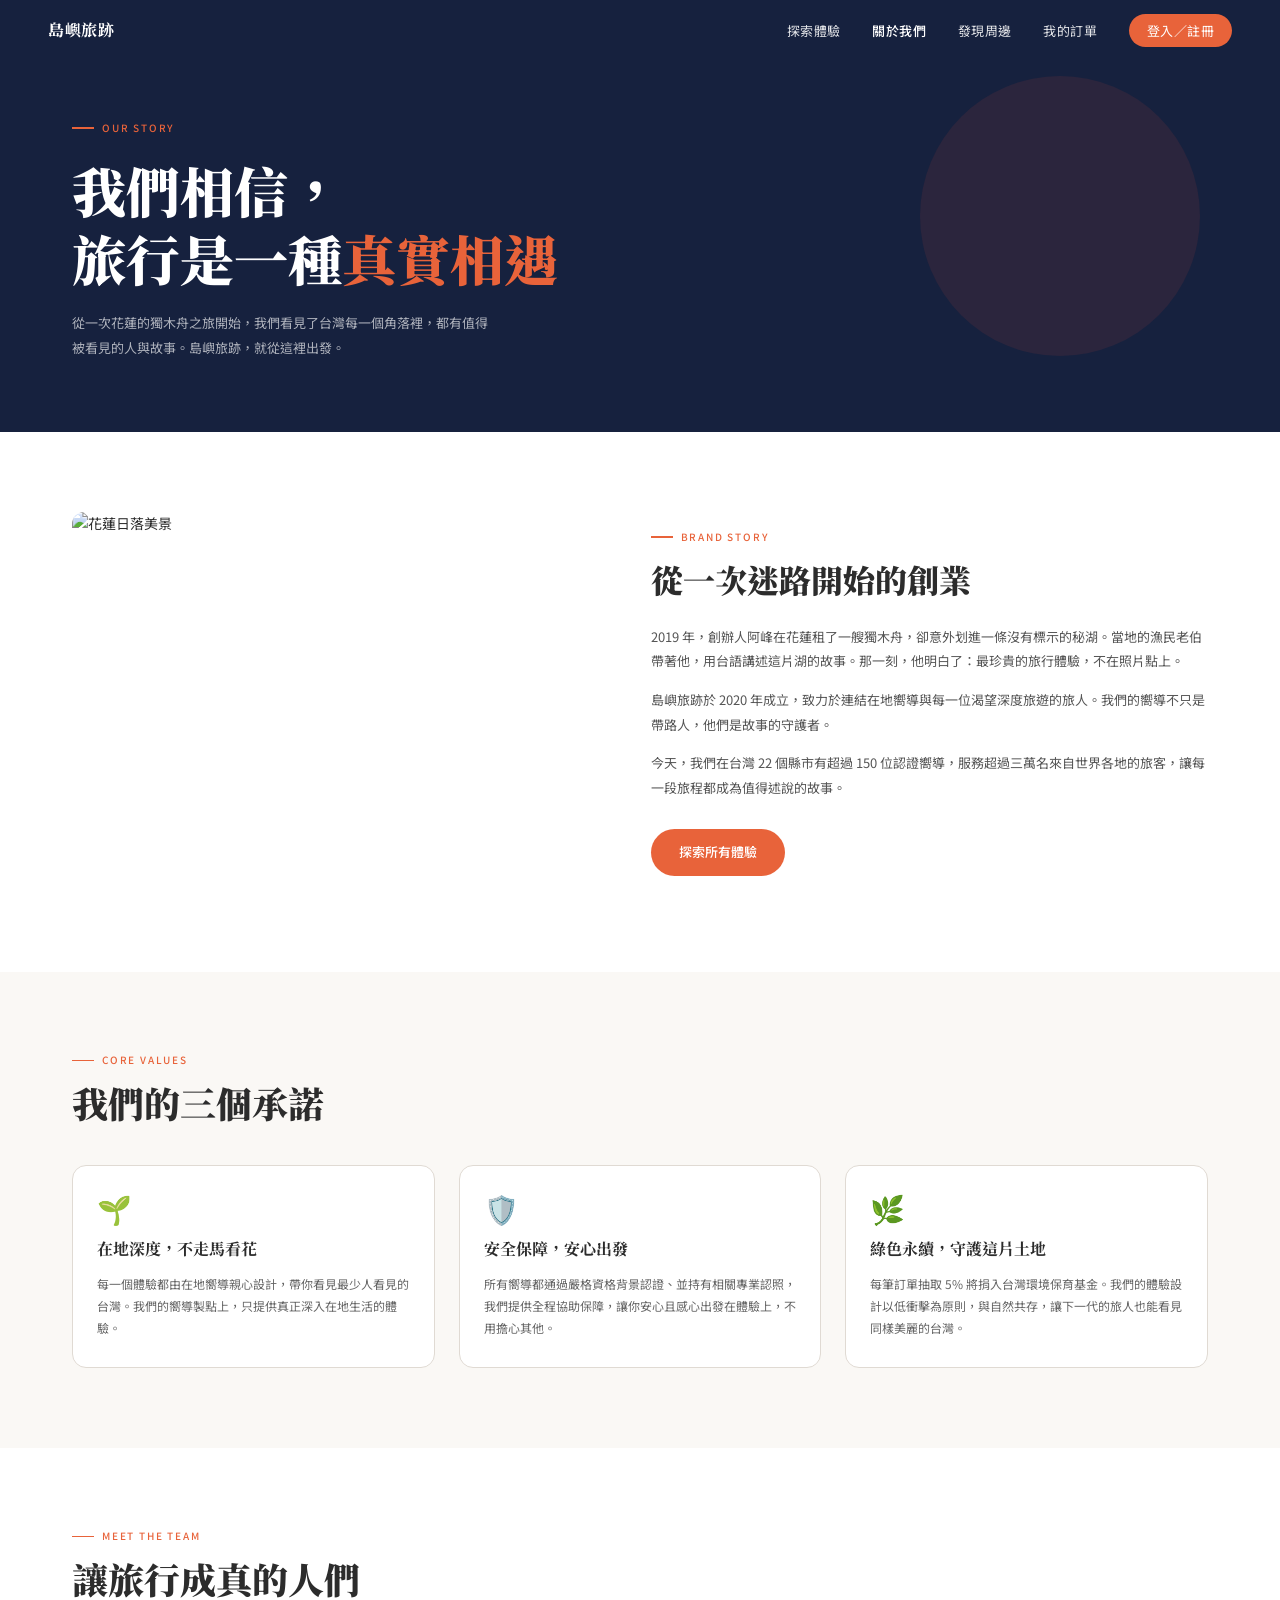
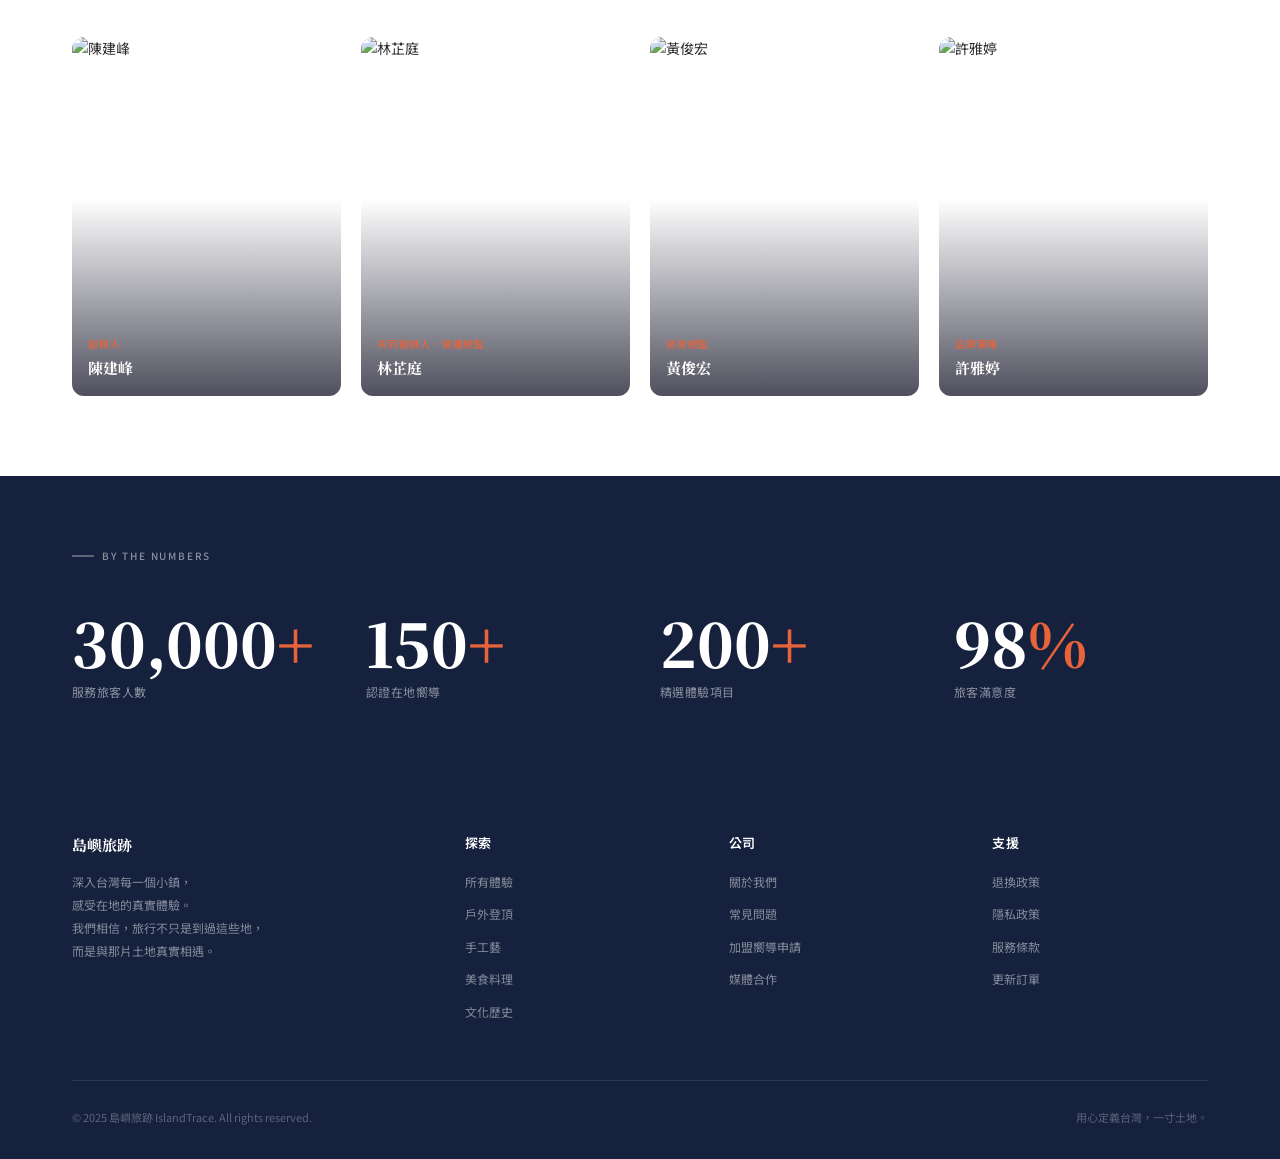
==== about.html @ 5e19ec51 "fix:新增about&faq頁面" ====
<!DOCTYPE html>
<html lang="zh-TW">
<head>
  <meta charset="UTF-8" />
  <meta name="viewport" content="width=device-width, initial-scale=1.0" />
  <title>關於我們 · 島嶼旅跡 IslandTrace</title>
  <link rel="preconnect" href="https://fonts.googleapis.com" />
  <link rel="preconnect" href="https://fonts.gstatic.com" crossorigin />
  <link href="https://fonts.googleapis.com/css2?family=Noto+Serif+TC:wght@400;600;700;900&family=Noto+Sans+TC:wght@300;400;500;600&display=swap" rel="stylesheet" />
  <style>
    *, *::before, *::after { box-sizing: border-box; margin: 0; padding: 0; }

    :root {
      --orange: #E8633A;
      --orange-light: #F07A54;
      --dark: #1A1A2E;
      --navy: #16213E;
      --cream: #F5F0EB;
      --warm-white: #FAF8F5;
      --text-main: #2C2C2C;
      --text-muted: #888;
      --border: #E0DAD3;
      --serif: 'Noto Serif TC', serif;
      --sans: 'Noto Sans TC', sans-serif;
    }

    html { scroll-behavior: smooth; }

    body {
      font-family: var(--sans);
      color: var(--text-main);
      background: #fff;
      font-size: 14px;
      line-height: 1.6;
    }

    a { text-decoration: none; color: inherit; }

    /* ===================== NAV ===================== */
    nav {
      position: fixed;
      top: 0; left: 0; right: 0;
      z-index: 100;
      display: flex;
      align-items: center;
      justify-content: space-between;
      padding: 0 48px;
      height: 60px;
      background: var(--navy);
      backdrop-filter: blur(12px);
      -webkit-backdrop-filter: blur(12px);
    }

    .nav-logo {
      font-family: var(--serif);
      font-size: 16px;
      font-weight: 700;
      color: #fff;
      letter-spacing: 0.04em;
    }

    .nav-links {
      display: flex;
      align-items: center;
      gap: 32px;
      list-style: none;
    }

    .nav-links a {
      color: rgba(255,255,255,0.88);
      font-size: 13px;
      font-weight: 400;
      letter-spacing: 0.03em;
      transition: color 0.2s;
    }
    .nav-links a:hover { color: #fff; }
    .nav-links a.active { color: #fff; font-weight: 500; }

    .nav-cta {
      background: var(--orange);
      color: #fff !important;
      padding: 7px 18px;
      border-radius: 20px;
      font-weight: 500;
      font-size: 13px;
      transition: background 0.2s;
    }
    .nav-cta:hover { background: var(--orange-light) !important; }

    /* ===================== ABOUT HERO ===================== */
    .about-hero {
      background: var(--navy);
      padding: 120px 72px 72px;
      position: relative;
      overflow: hidden;
      min-height: 300px;
      display: flex;
      align-items: center;
    }

    .about-hero-decoration {
      position: absolute;
      right: 80px;
      top: 50%;
      transform: translateY(-50%);
      width: 280px;
      height: 280px;
      border-radius: 50%;
      background: rgba(60, 40, 60, 0.55);
      pointer-events: none;
    }

    .about-hero-content {
      position: relative;
      z-index: 2;
      max-width: 560px;
    }

    .about-hero .section-eyebrow {
      color: var(--orange);
      margin-bottom: 20px;
    }

    .about-hero .section-eyebrow::before {
      background: var(--orange);
    }

    .about-hero h1 {
      font-family: var(--serif);
      font-size: clamp(36px, 4.5vw, 54px);
      font-weight: 900;
      color: #fff;
      line-height: 1.25;
      margin-bottom: 20px;
    }

    .about-hero h1 .accent {
      color: var(--orange);
    }

    .about-hero p {
      font-size: 13px;
      color: rgba(255,255,255,0.65);
      line-height: 1.9;
      max-width: 420px;
    }

    /* ===================== SHARED SECTION STYLES ===================== */
    .section-eyebrow {
      display: flex;
      align-items: center;
      gap: 8px;
      font-size: 10px;
      letter-spacing: 0.18em;
      text-transform: uppercase;
      color: var(--orange);
      margin-bottom: 12px;
      font-weight: 500;
    }

    .section-eyebrow::before {
      content: '';
      display: block;
      width: 22px; height: 1.5px;
      background: var(--orange);
    }

    .section-title {
      font-family: var(--serif);
      font-size: clamp(26px, 3vw, 36px);
      font-weight: 900;
      color: var(--text-main);
      line-height: 1.25;
      margin-bottom: 36px;
    }

    /* ===================== BRAND STORY ===================== */
    .brand-story {
      padding: 80px 72px;
      background: #fff;
    }

    .brand-story-inner {
      display: grid;
      grid-template-columns: 1fr 1.1fr;
      gap: 72px;
      align-items: center;
    }

    .brand-story-img {
      border-radius: 12px;
      overflow: hidden;
      aspect-ratio: 4/3;
    }

    .brand-story-img img {
      width: 100%;
      height: 100%;
      object-fit: cover;
      display: block;
      transition: transform 0.4s;
    }

    .brand-story-img:hover img {
      transform: scale(1.03);
    }

    .brand-story-text .section-eyebrow { margin-bottom: 14px; }

    .brand-story-text h2 {
      font-family: var(--serif);
      font-size: clamp(24px, 2.6vw, 32px);
      font-weight: 900;
      color: var(--text-main);
      line-height: 1.3;
      margin-bottom: 24px;
    }

    .brand-story-text p {
      font-size: 13px;
      color: #555;
      line-height: 1.9;
      margin-bottom: 14px;
    }

    .brand-story-text p:last-of-type { margin-bottom: 28px; }

    .btn-primary {
      display: inline-block;
      background: var(--orange);
      color: #fff;
      border: none;
      border-radius: 28px;
      padding: 13px 28px;
      font-size: 13px;
      font-weight: 500;
      cursor: pointer;
      font-family: var(--sans);
      white-space: nowrap;
      transition: background 0.2s;
      text-decoration: none;
    }
    .btn-primary:hover { background: var(--orange-light); }

    /* ===================== CORE VALUES ===================== */
    .core-values {
      background: var(--warm-white);
      padding: 80px 72px;
    }

    .core-values .section-title { margin-bottom: 40px; }

    .values-grid {
      display: grid;
      grid-template-columns: repeat(3, 1fr);
      gap: 24px;
    }

    .value-card {
      background: #fff;
      border-radius: 14px;
      padding: 28px 24px;
      border: 1.5px solid var(--border);
      transition: box-shadow 0.22s, border-color 0.22s;
    }

    .value-card:hover {
      box-shadow: 0 6px 24px rgba(0,0,0,0.08);
      border-color: rgba(232,99,58,0.3);
    }

    .value-icon {
      font-size: 28px;
      margin-bottom: 16px;
      display: block;
      line-height: 1;
    }

    .value-card h3 {
      font-family: var(--serif);
      font-size: 16px;
      font-weight: 700;
      color: var(--text-main);
      margin-bottom: 12px;
      line-height: 1.4;
    }

    .value-card p {
      font-size: 12px;
      color: #666;
      line-height: 1.85;
    }

    /* ===================== TEAM ===================== */
    .team-section {
      padding: 80px 72px;
      background: #fff;
    }

    .team-grid {
      display: grid;
      grid-template-columns: repeat(4, 1fr);
      gap: 20px;
    }

    .team-card {
      position: relative;
      border-radius: 12px;
      overflow: hidden;
      aspect-ratio: 3/4;
      cursor: pointer;
    }

    .team-card img {
      width: 100%;
      height: 100%;
      object-fit: cover;
      display: block;
      transition: transform 0.35s;
      filter: grayscale(20%);
    }

    .team-card:hover img {
      transform: scale(1.04);
      filter: grayscale(0%);
    }

    .team-card-overlay {
      position: absolute;
      inset: 0;
      background: linear-gradient(to top, rgba(20,20,40,0.75) 0%, transparent 55%);
      pointer-events: none;
    }

    .team-card-info {
      position: absolute;
      bottom: 0; left: 0; right: 0;
      padding: 16px;
    }

    .team-card-role {
      font-size: 10px;
      color: var(--orange);
      letter-spacing: 0.08em;
      margin-bottom: 4px;
      font-weight: 500;
    }

    .team-card-name {
      font-family: var(--serif);
      font-size: 15px;
      font-weight: 700;
      color: #fff;
    }

    /* ===================== NUMBERS / STATS ===================== */
    .numbers-section {
      background: var(--navy);
      padding: 72px;
    }

    .numbers-section .section-eyebrow {
      color: rgba(255,255,255,0.5);
      margin-bottom: 48px;
    }

    .numbers-section .section-eyebrow::before {
      background: rgba(255,255,255,0.3);
    }

    .numbers-grid {
      display: grid;
      grid-template-columns: repeat(4, 1fr);
      gap: 40px;
    }

    .number-value {
      font-family: var(--serif);
      font-size: clamp(40px, 5vw, 60px);
      font-weight: 900;
      color: #fff;
      line-height: 1;
      margin-bottom: 10px;
    }

    .number-value .accent { color: var(--orange); }

    .number-label {
      font-size: 12px;
      color: rgba(255,255,255,0.5);
      letter-spacing: 0.04em;
    }

    /* ===================== FOOTER ===================== */
    footer {
      background: var(--navy);
      padding: 60px 72px 32px;
    }

    .footer-grid {
      display: grid;
      grid-template-columns: 1.6fr 1fr 1fr 1fr;
      gap: 48px;
      padding-bottom: 48px;
      border-bottom: 1px solid rgba(255,255,255,0.1);
    }

    .footer-brand .logo {
      font-family: var(--serif);
      font-size: 15px;
      font-weight: 700;
      color: #fff;
      margin-bottom: 14px;
    }

    .footer-brand p {
      font-size: 12px;
      color: rgba(255,255,255,0.48);
      line-height: 1.9;
      max-width: 220px;
    }

    .footer-col h4 {
      font-size: 13px;
      font-weight: 600;
      color: #fff;
      margin-bottom: 16px;
      letter-spacing: 0.02em;
    }

    .footer-col ul { list-style: none; }

    .footer-col ul li { margin-bottom: 10px; }

    .footer-col ul li a {
      font-size: 12px;
      color: rgba(255,255,255,0.48);
      transition: color 0.2s;
    }
    .footer-col ul li a:hover { color: rgba(255,255,255,0.82); }

    .footer-bottom {
      display: flex;
      align-items: center;
      justify-content: space-between;
      padding-top: 28px;
    }

    .footer-bottom p { font-size: 11px; color: rgba(255,255,255,0.3); }

    .footer-bottom a { font-size: 11px; color: rgba(255,255,255,0.3); }
    .footer-bottom a:hover { color: rgba(255,255,255,0.6); }

    /* ===================== SCROLL REVEAL ===================== */
    .reveal {
      opacity: 0;
      transform: translateY(24px);
      transition: opacity 0.55s ease, transform 0.55s ease;
    }
    .reveal.visible {
      opacity: 1;
      transform: translateY(0);
    }
    .reveal-delay-1 { transition-delay: 0.1s; }
    .reveal-delay-2 { transition-delay: 0.2s; }
    .reveal-delay-3 { transition-delay: 0.3s; }

    /* ===================== RESPONSIVE ===================== */
    @media (max-width: 1024px) {
      nav { padding: 0 28px; }
      .about-hero { padding: 100px 36px 60px; }
      .brand-story { padding: 56px 36px; }
      .brand-story-inner { gap: 40px; }
      .core-values { padding: 56px 36px; }
      .team-section { padding: 56px 36px; }
      .numbers-section { padding: 56px 36px; }
      footer { padding: 48px 36px 24px; }
      .footer-grid { grid-template-columns: 1fr 1fr; gap: 32px; }
    }

    @media (max-width: 768px) {
      .brand-story-inner {
        grid-template-columns: 1fr;
        gap: 32px;
      }
      .values-grid { grid-template-columns: 1fr; }
      .team-grid { grid-template-columns: repeat(2, 1fr); }
      .numbers-grid { grid-template-columns: repeat(2, 1fr); gap: 32px; }
    }

    @media (max-width: 680px) {
      .nav-links { display: none; }
      .about-hero { padding: 80px 20px 48px; }
      .about-hero-decoration { display: none; }
      .brand-story { padding: 40px 20px; }
      .core-values { padding: 40px 20px; }
      .team-section { padding: 40px 20px; }
      .numbers-section { padding: 40px 20px; }
      .numbers-grid { grid-template-columns: repeat(2, 1fr); }
      footer { padding: 40px 20px 20px; }
      .footer-grid { grid-template-columns: 1fr 1fr; gap: 28px; }
      .footer-bottom { flex-direction: column; gap: 8px; text-align: center; }
    }
  </style>
</head>
<body>

  <!-- NAV -->
  <nav>
    <div class="nav-logo">島嶼旅跡</div>
    <ul class="nav-links">
      <li><a href="#">探索體驗</a></li>
      <li><a href="#" class="active">關於我們</a></li>
      <li><a href="#">發現周邊</a></li>
      <li><a href="#">我的訂單</a></li>
      <li><a href="#" class="nav-cta">登入／註冊</a></li>
    </ul>
  </nav>

  <!-- ABOUT HERO -->
  <section class="about-hero">
    <div class="about-hero-decoration"></div>
    <div class="about-hero-content reveal">
      <div class="section-eyebrow">OUR STORY</div>
      <h1>
        我們相信，<br>
        旅行是一種<span class="accent">真實相遇</span>
      </h1>
      <p>從一次花蓮的獨木舟之旅開始，我們看見了台灣每一個角落裡，都有值得被看見的人與故事。島嶼旅跡，就從這裡出發。</p>
    </div>
  </section>

  <!-- BRAND STORY -->
  <section class="brand-story">
    <div class="brand-story-inner">
      <div class="brand-story-img reveal">
        <img
          src="https://images.unsplash.com/photo-1470770841072-f978cf4d019e?w=800&q=80"
          alt="花蓮日落美景"
          loading="lazy"
        />
      </div>
      <div class="brand-story-text reveal reveal-delay-1">
        <div class="section-eyebrow">BRAND STORY</div>
        <h2>從一次迷路開始的創業</h2>
        <p>2019 年，創辦人阿峰在花蓮租了一艘獨木舟，卻意外划進一條沒有標示的秘湖。當地的漁民老伯帶著他，用台語講述這片湖的故事。那一刻，他明白了：最珍貴的旅行體驗，不在照片點上。</p>
        <p>島嶼旅跡於 2020 年成立，致力於連結在地嚮導與每一位渴望深度旅遊的旅人。我們的嚮導不只是帶路人，他們是故事的守護者。</p>
        <p>今天，我們在台灣 22 個縣市有超過 150 位認證嚮導，服務超過三萬名來自世界各地的旅客，讓每一段旅程都成為值得述說的故事。</p>
        <a href="#" class="btn-primary">探索所有體驗</a>
      </div>
    </div>
  </section>

  <!-- CORE VALUES -->
  <section class="core-values">
    <div class="section-eyebrow reveal">CORE VALUES</div>
    <div class="section-title reveal">我們的三個承諾</div>
    <div class="values-grid">
      <div class="value-card reveal">
        <span class="value-icon">🌱</span>
        <h3>在地深度，不走馬看花</h3>
        <p>每一個體驗都由在地嚮導親心設計，帶你看見最少人看見的台灣。我們的嚮導製點上，只提供真正深入在地生活的體驗。</p>
      </div>
      <div class="value-card reveal reveal-delay-1">
        <span class="value-icon">🛡️</span>
        <h3>安全保障，安心出發</h3>
        <p>所有嚮導都通過嚴格資格背景認證、並持有相關專業認照，我們提供全程協助保障，讓你安心且感心出發在體驗上，不用擔心其他。</p>
      </div>
      <div class="value-card reveal reveal-delay-2">
        <span class="value-icon">🌿</span>
        <h3>綠色永續，守護這片土地</h3>
        <p>每筆訂單抽取 5% 將捐入台灣環境保育基金。我們的體驗設計以低衝擊為原則，與自然共存，讓下一代的旅人也能看見同樣美麗的台灣。</p>
      </div>
    </div>
  </section>

  <!-- MEET THE TEAM -->
  <section class="team-section">
    <div class="section-eyebrow reveal">MEET THE TEAM</div>
    <div class="section-title reveal">讓旅行成真的人們</div>
    <div class="team-grid">
      <div class="team-card reveal">
        <img
          src="https://images.unsplash.com/photo-1507003211169-0a1dd7228f2d?w=400&q=80"
          alt="陳建峰"
          loading="lazy"
        />
        <div class="team-card-overlay"></div>
        <div class="team-card-info">
          <div class="team-card-role">創辦人</div>
          <div class="team-card-name">陳建峰</div>
        </div>
      </div>
      <div class="team-card reveal reveal-delay-1">
        <img
          src="https://images.unsplash.com/photo-1534528741775-53994a69daeb?w=400&q=80"
          alt="林芷庭"
          loading="lazy"
        />
        <div class="team-card-overlay"></div>
        <div class="team-card-info">
          <div class="team-card-role">共同創辦人，營運總監</div>
          <div class="team-card-name">林芷庭</div>
        </div>
      </div>
      <div class="team-card reveal reveal-delay-2">
        <img
          src="https://images.unsplash.com/photo-1472099645785-5658abf4ff4e?w=400&q=80"
          alt="黃俊宏"
          loading="lazy"
        />
        <div class="team-card-overlay"></div>
        <div class="team-card-info">
          <div class="team-card-role">技術總監</div>
          <div class="team-card-name">黃俊宏</div>
        </div>
      </div>
      <div class="team-card reveal reveal-delay-3">
        <img
          src="https://images.unsplash.com/photo-1438761681033-6461ffad8d80?w=400&q=80"
          alt="許雅婷"
          loading="lazy"
        />
        <div class="team-card-overlay"></div>
        <div class="team-card-info">
          <div class="team-card-role">品牌策略</div>
          <div class="team-card-name">許雅婷</div>
        </div>
      </div>
    </div>
  </section>

  <!-- BY THE NUMBERS -->
  <section class="numbers-section">
    <div class="section-eyebrow">BY THE NUMBERS</div>
    <div class="numbers-grid">
      <div class="number-item reveal">
        <div class="number-value">30,000<span class="accent">+</span></div>
        <div class="number-label">服務旅客人數</div>
      </div>
      <div class="number-item reveal reveal-delay-1">
        <div class="number-value">150<span class="accent">+</span></div>
        <div class="number-label">認證在地嚮導</div>
      </div>
      <div class="number-item reveal reveal-delay-2">
        <div class="number-value">200<span class="accent">+</span></div>
        <div class="number-label">精選體驗項目</div>
      </div>
      <div class="number-item reveal reveal-delay-3">
        <div class="number-value">98<span class="accent">%</span></div>
        <div class="number-label">旅客滿意度</div>
      </div>
    </div>
  </section>

  <!-- FOOTER -->
  <footer>
    <div class="footer-grid">
      <div class="footer-brand">
        <div class="logo">島嶼旅跡</div>
        <p>深入台灣每一個小鎮，<br>感受在地的真實體驗。<br>我們相信，旅行不只是到過這些地，<br>而是與那片土地真實相遇。</p>
      </div>
      <div class="footer-col">
        <h4>探索</h4>
        <ul>
          <li><a href="#">所有體驗</a></li>
          <li><a href="#">戶外登頂</a></li>
          <li><a href="#">手工藝</a></li>
          <li><a href="#">美食料理</a></li>
          <li><a href="#">文化歷史</a></li>
        </ul>
      </div>
      <div class="footer-col">
        <h4>公司</h4>
        <ul>
          <li><a href="#">關於我們</a></li>
          <li><a href="#">常見問題</a></li>
          <li><a href="#">加盟嚮導申請</a></li>
          <li><a href="#">媒體合作</a></li>
        </ul>
      </div>
      <div class="footer-col">
        <h4>支援</h4>
        <ul>
          <li><a href="#">退換政策</a></li>
          <li><a href="#">隱私政策</a></li>
          <li><a href="#">服務條款</a></li>
          <li><a href="#">更新訂單</a></li>
        </ul>
      </div>
    </div>
    <div class="footer-bottom">
      <p>© 2025 島嶼旅跡 IslandTrace. All rights reserved.</p>
      <a href="#">用心定義台灣，一寸土地。</a>
    </div>
  </footer>

  <script>
    // Scroll reveal
    const revealEls = document.querySelectorAll('.reveal');

    const observer = new IntersectionObserver((entries) => {
      entries.forEach(entry => {
        if (entry.isIntersecting) {
          entry.target.classList.add('visible');
          observer.unobserve(entry.target);
        }
      });
    }, { threshold: 0.12 });

    revealEls.forEach(el => observer.observe(el));

    // Nav active highlight on scroll (optional enhancement)
    const sections = document.querySelectorAll('section, .numbers-section');
  </script>
</body>
</html>
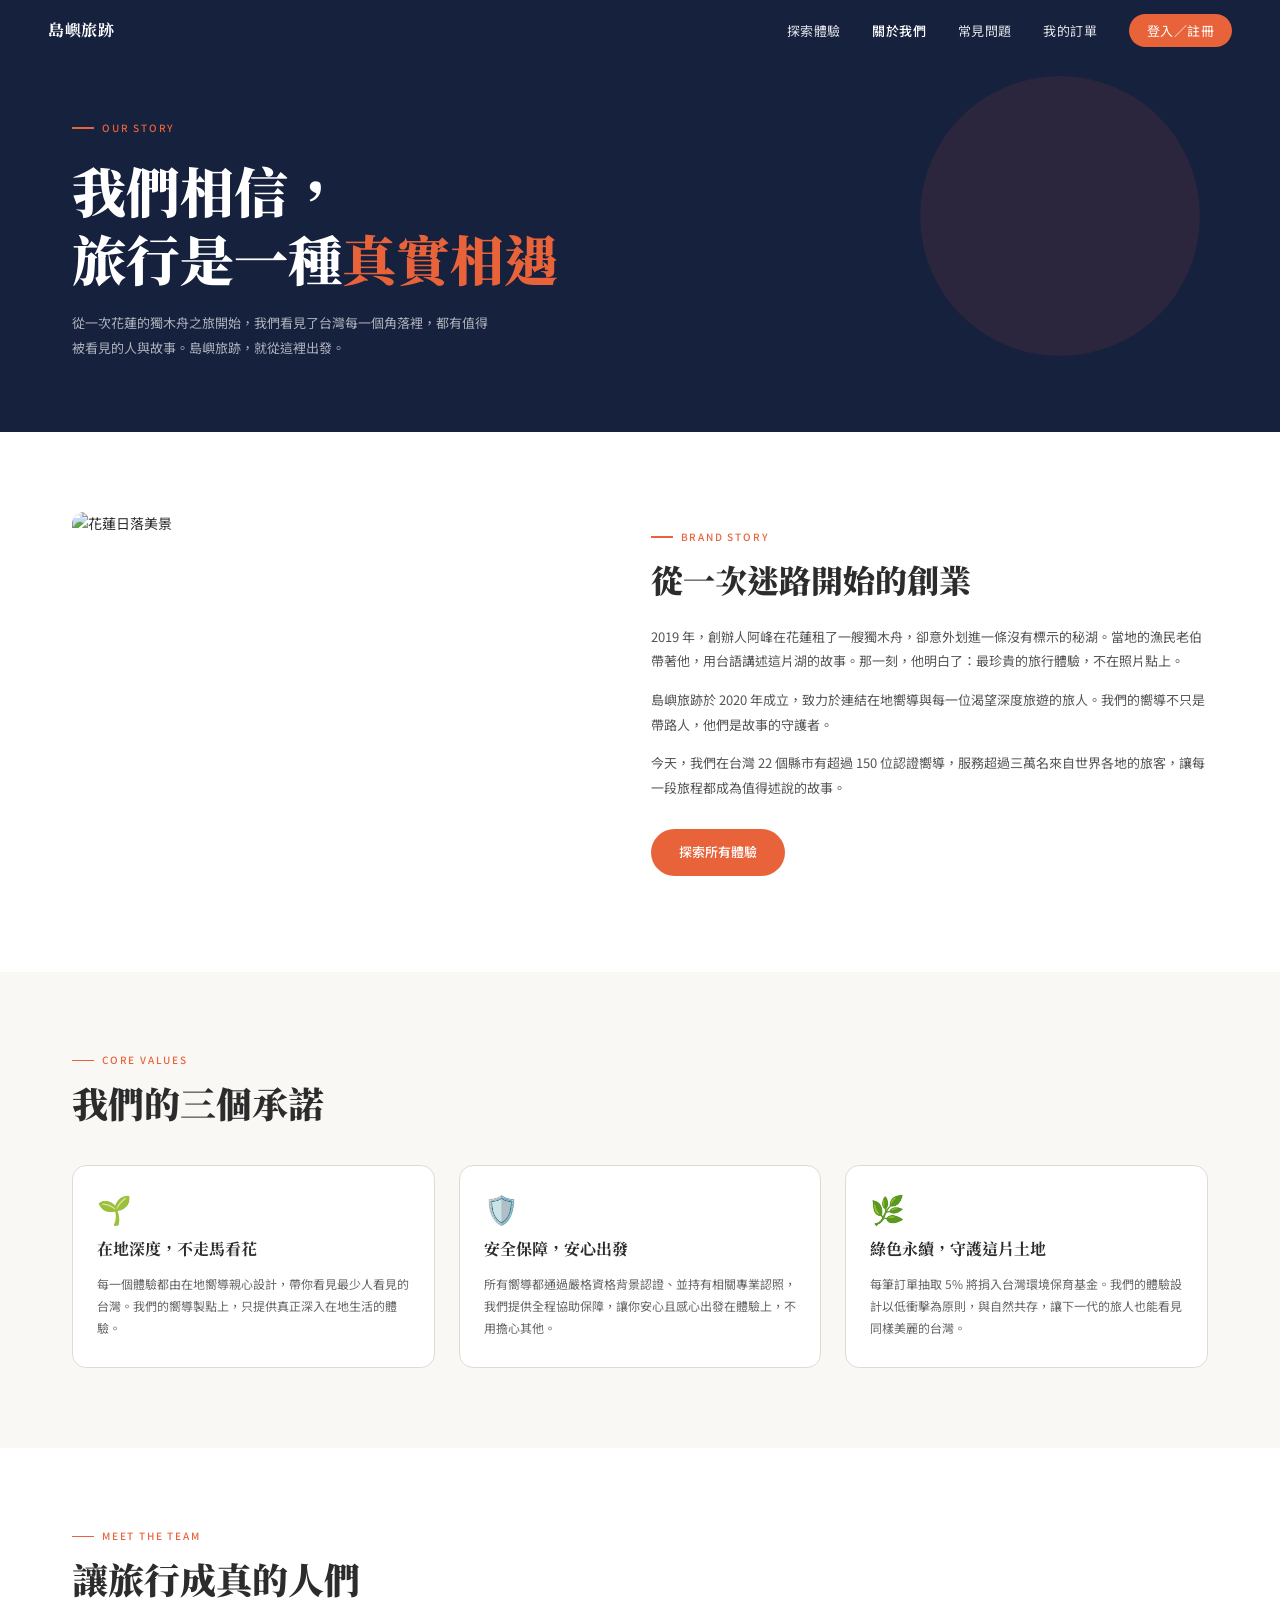
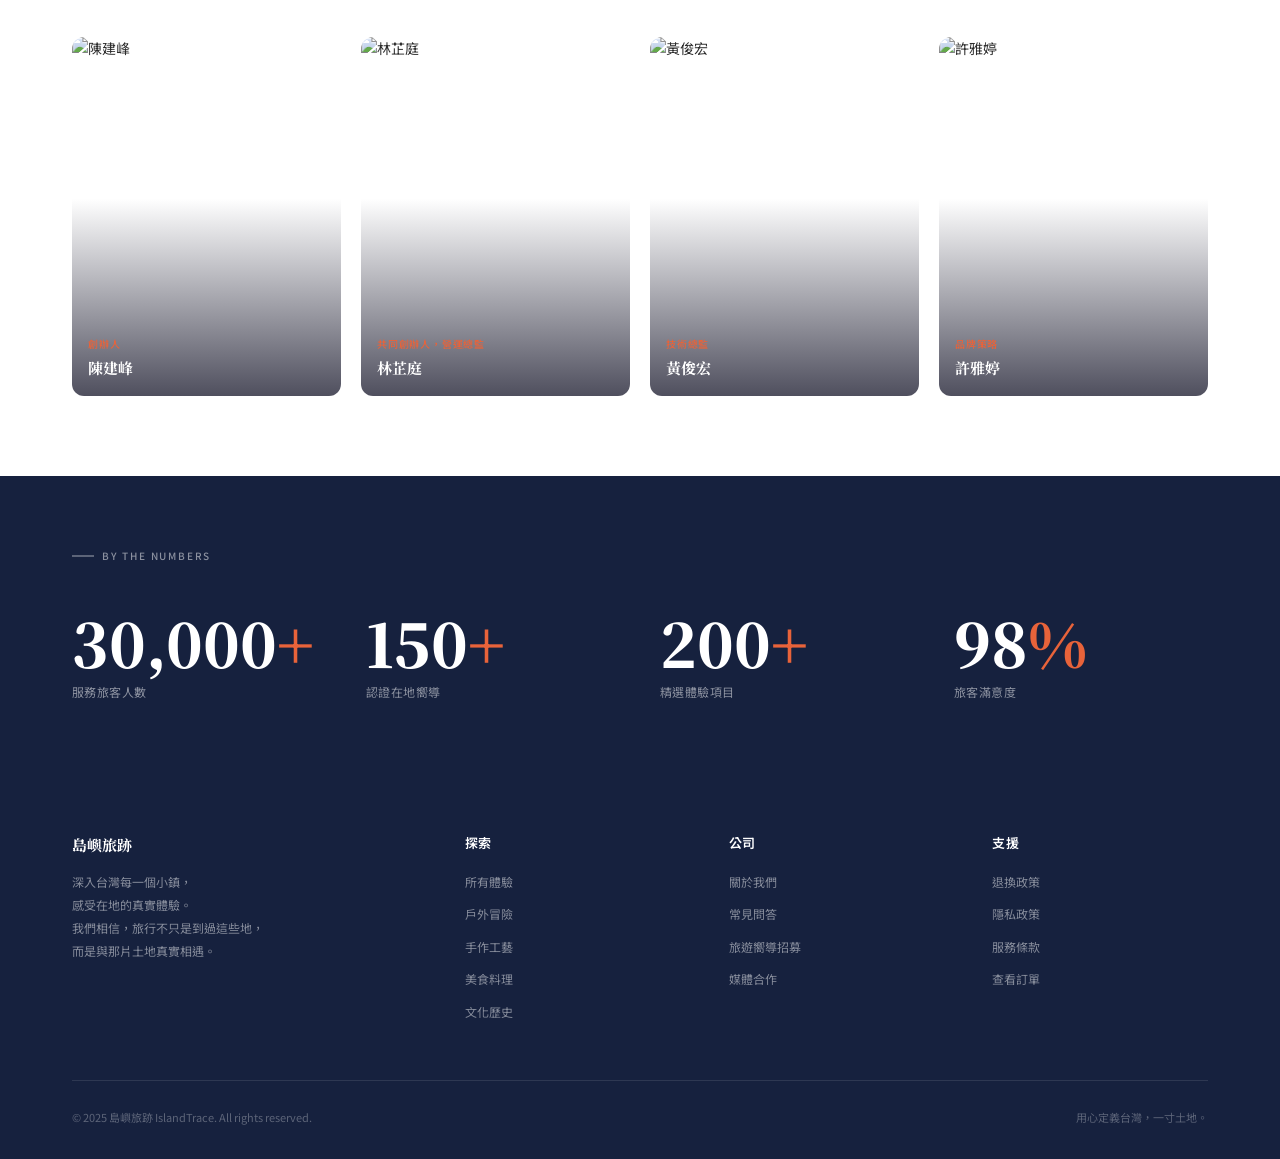
==== commit c487609e: "1658fixed" ====
--- a/about.html
+++ b/about.html
@@ -507,13 +507,13 @@
 
   <!-- NAV -->
   <nav>
-    <div class="nav-logo">島嶼旅跡</div>
+    <a href="index.html" class="nav-logo">島嶼旅跡</a>
     <ul class="nav-links">
-      <li><a href="#">探索體驗</a></li>
-      <li><a href="#" class="active">關於我們</a></li>
-      <li><a href="#">發現周邊</a></li>
-      <li><a href="#">我的訂單</a></li>
-      <li><a href="#" class="nav-cta">登入／註冊</a></li>
+      <li><a href="products.html">探索體驗</a></li>
+      <li><a href="about.html" class="active">關於我們</a></li>
+      <li><a href="faq.html">常見問題</a></li>
+      <li><a href="profile-1.html">我的訂單</a></li>
+      <li><a href="login.html" class="nav-cta">登入／註冊</a></li>
     </ul>
   </nav>
 
@@ -546,7 +546,7 @@
         <p>2019 年，創辦人阿峰在花蓮租了一艘獨木舟，卻意外划進一條沒有標示的秘湖。當地的漁民老伯帶著他，用台語講述這片湖的故事。那一刻，他明白了：最珍貴的旅行體驗，不在照片點上。</p>
         <p>島嶼旅跡於 2020 年成立，致力於連結在地嚮導與每一位渴望深度旅遊的旅人。我們的嚮導不只是帶路人，他們是故事的守護者。</p>
         <p>今天，我們在台灣 22 個縣市有超過 150 位認證嚮導，服務超過三萬名來自世界各地的旅客，讓每一段旅程都成為值得述說的故事。</p>
-        <a href="#" class="btn-primary">探索所有體驗</a>
+        <a href="products.html" class="btn-primary">探索所有體驗</a>
       </div>
     </div>
   </section>
@@ -663,35 +663,35 @@
       <div class="footer-col">
         <h4>探索</h4>
         <ul>
-          <li><a href="#">所有體驗</a></li>
-          <li><a href="#">戶外登頂</a></li>
-          <li><a href="#">手工藝</a></li>
-          <li><a href="#">美食料理</a></li>
-          <li><a href="#">文化歷史</a></li>
+          <li><a href="products.html">所有體驗</a></li>
+          <li><a href="products.html?category=戶外">戶外冒險</a></li>
+          <li><a href="products.html?category=手作">手作工藝</a></li>
+          <li><a href="products.html?category=美食">美食料理</a></li>
+          <li><a href="products.html?category=文化">文化歷史</a></li>
         </ul>
       </div>
       <div class="footer-col">
         <h4>公司</h4>
         <ul>
-          <li><a href="#">關於我們</a></li>
-          <li><a href="#">常見問題</a></li>
-          <li><a href="#">加盟嚮導申請</a></li>
-          <li><a href="#">媒體合作</a></li>
+          <li><a href="about.html">關於我們</a></li>
+          <li><a href="faq.html">常見問答</a></li>
+          <li><a href="index.html">旅遊嚮導招募</a></li>
+          <li><a href="index.html">媒體合作</a></li>
         </ul>
       </div>
       <div class="footer-col">
         <h4>支援</h4>
         <ul>
-          <li><a href="#">退換政策</a></li>
-          <li><a href="#">隱私政策</a></li>
-          <li><a href="#">服務條款</a></li>
-          <li><a href="#">更新訂單</a></li>
+          <li><a href="index.html">退換政策</a></li>
+          <li><a href="index.html">隱私政策</a></li>
+          <li><a href="index.html">服務條款</a></li>
+          <li><a href="profile-1.html">查看訂單</a></li>
         </ul>
       </div>
     </div>
     <div class="footer-bottom">
       <p>© 2025 島嶼旅跡 IslandTrace. All rights reserved.</p>
-      <a href="#">用心定義台灣，一寸土地。</a>
+      <a href="index.html">用心定義台灣，一寸土地。</a>
     </div>
   </footer>
 
